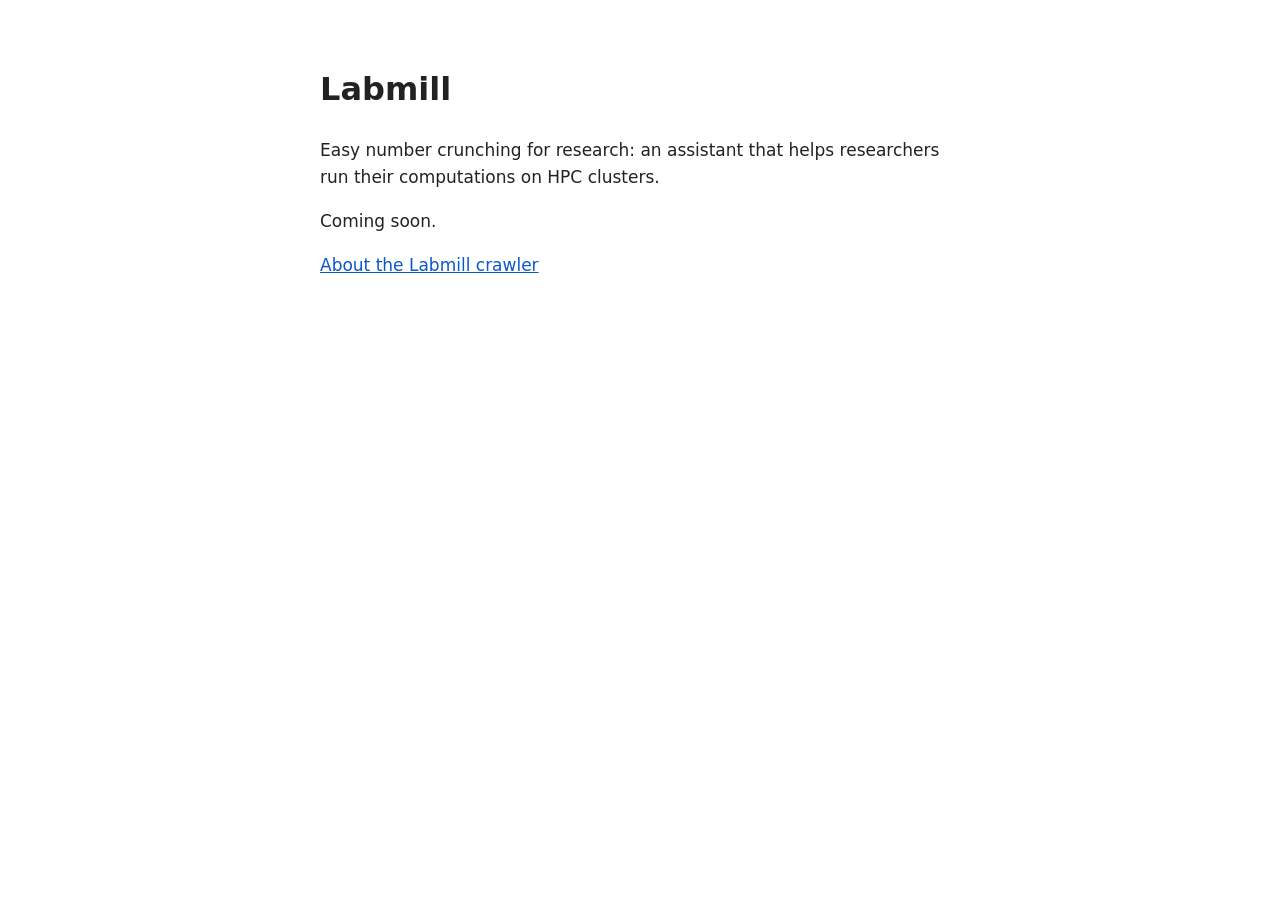
==== index.html @ 0d6798f3 "Labmill website: the pages that are live on labmill.org Co-Authored-By: Claude Opus 5.5 (1M context)" ====
<!doctype html><html lang="en"><head><meta charset="utf-8"><meta name="viewport" content="width=device-width,initial-scale=1">
<title>Labmill</title><style>body{font:17px/1.6 system-ui,sans-serif;max-width:40rem;margin:4rem auto;padding:0 1rem;color:#222}h1{font-size:2rem}a{color:#0a58ca}</style></head>
<body><h1>Labmill</h1><p>Easy number crunching for research: an assistant that helps researchers run their computations on HPC clusters.</p>
<p>Coming soon.</p><p><a href="/bot/">About the Labmill crawler</a></p></body></html>
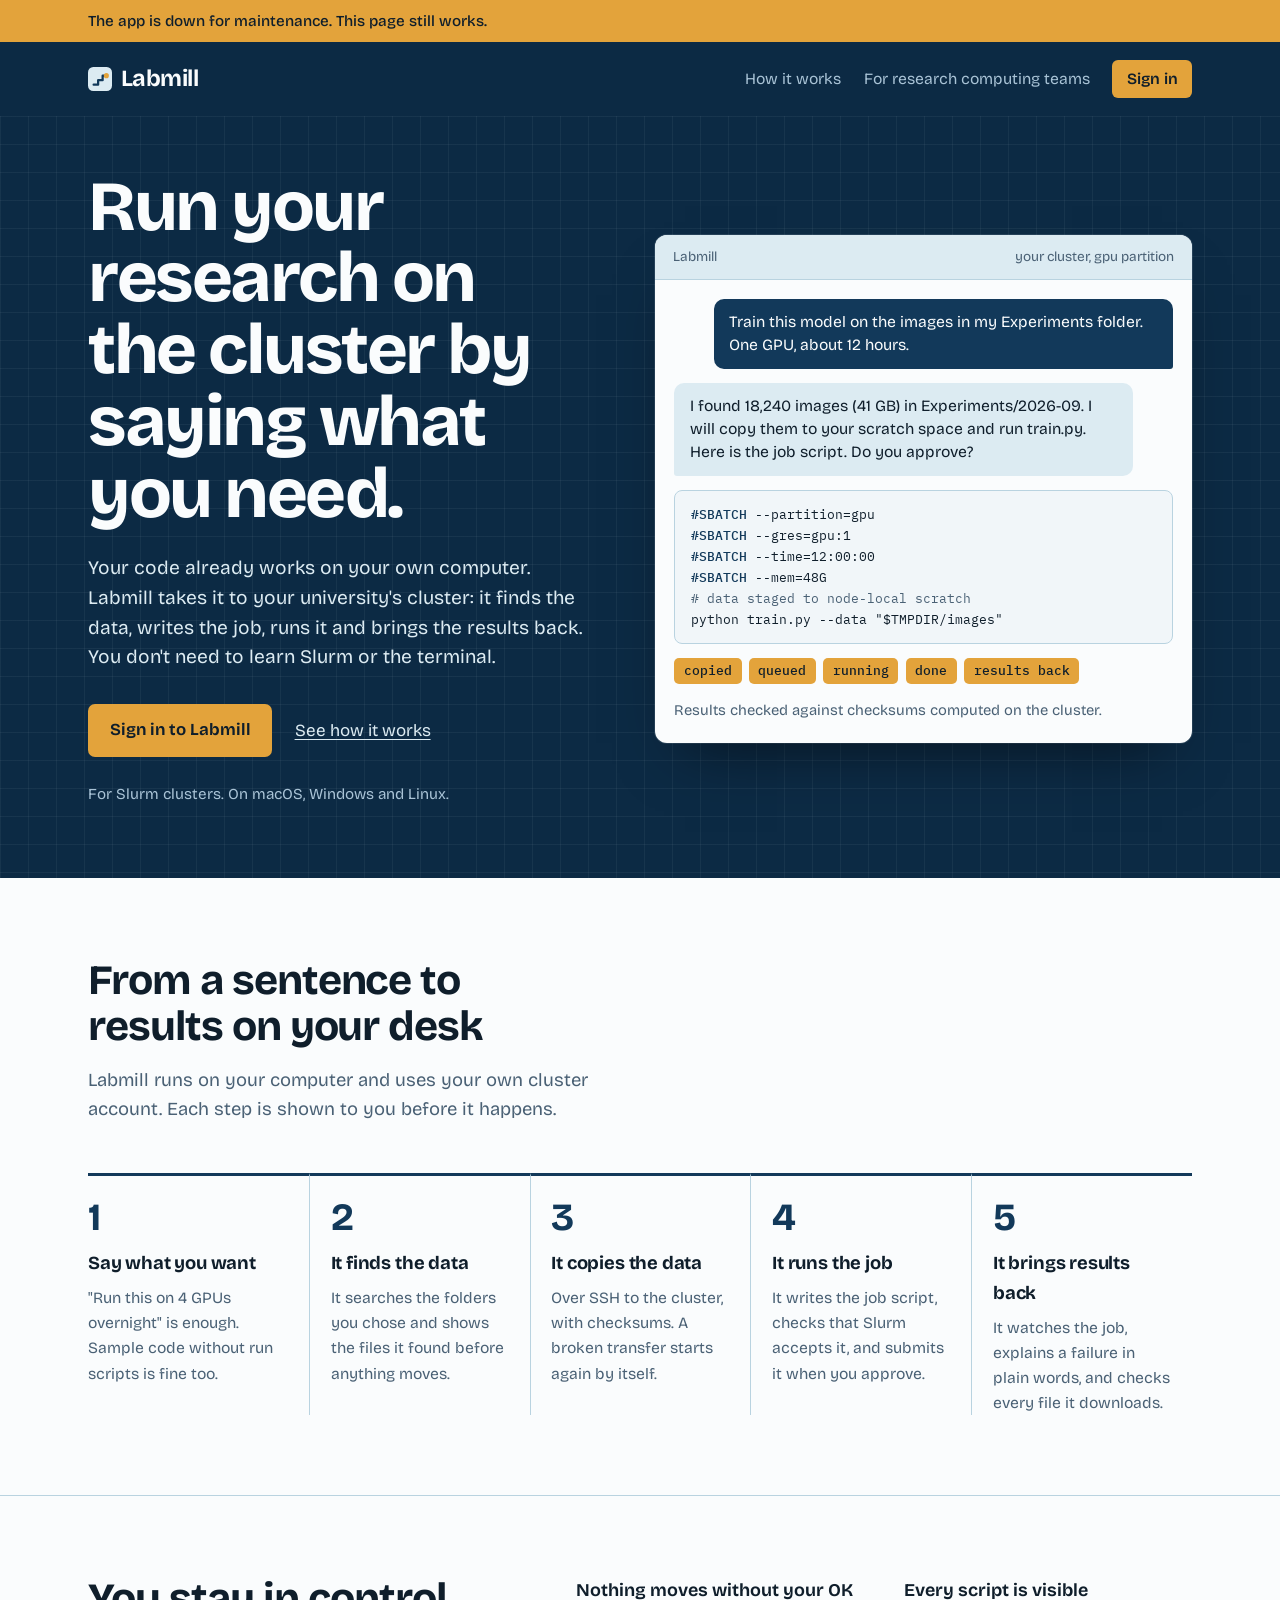
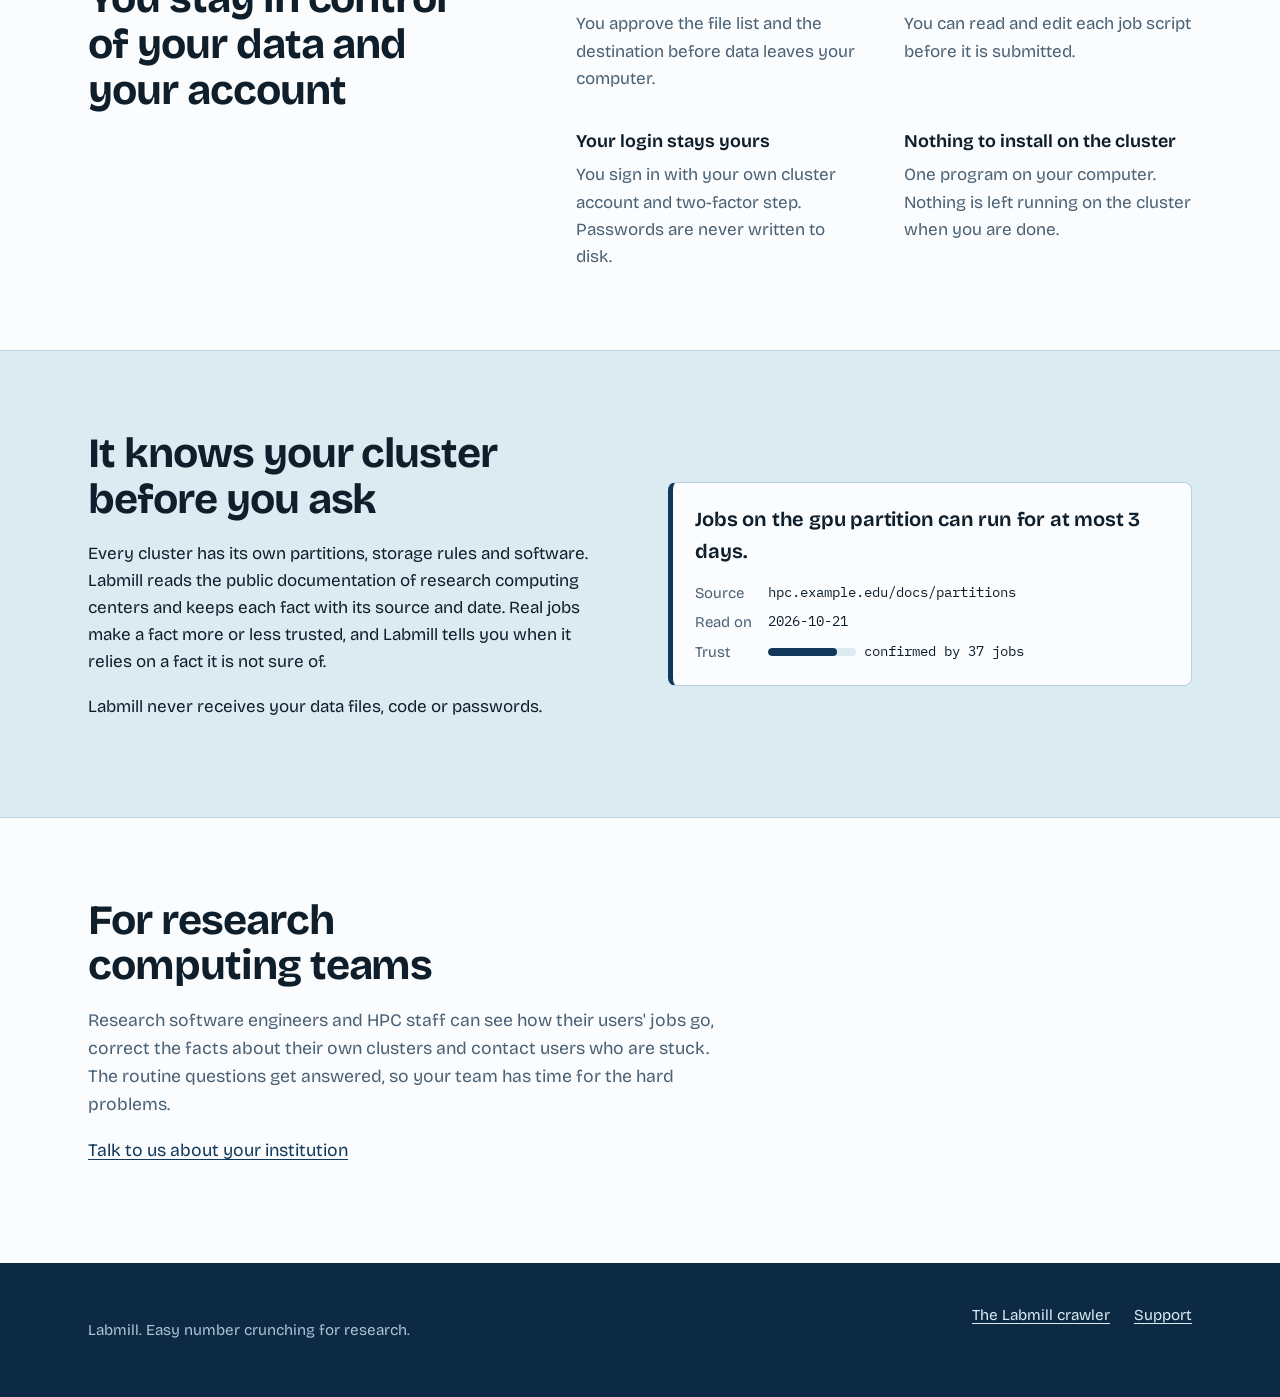
==== commit 2a121ffd: "Website redesign: cyanotype look, self-hosted fonts, how it works, app status line Co-Authored-By: C" ====
--- a/index.html
+++ b/index.html
@@ -1,4 +1,136 @@
-<!doctype html><html lang="en"><head><meta charset="utf-8"><meta name="viewport" content="width=device-width,initial-scale=1">
-<title>Labmill</title><style>body{font:17px/1.6 system-ui,sans-serif;max-width:40rem;margin:4rem auto;padding:0 1rem;color:#222}h1{font-size:2rem}a{color:#0a58ca}</style></head>
-<body><h1>Labmill</h1><p>Easy number crunching for research: an assistant that helps researchers run their computations on HPC clusters.</p>
-<p>Coming soon.</p><p><a href="/bot/">About the Labmill crawler</a></p></body></html>
+<!doctype html>
+<html lang="en">
+<head>
+<meta charset="utf-8">
+<meta name="viewport" content="width=device-width,initial-scale=1">
+<title>Labmill: run your research on the cluster by saying what you need</title>
+<meta name="description" content="Labmill is an assistant for researchers. Tell it in plain language what you want to compute. It finds your data, writes the Slurm job, runs it on your cluster and brings the results back.">
+<meta name="theme-color" content="#0c2a44">
+<link rel="icon" href="assets/mark.svg" type="image/svg+xml">
+<link rel="preload" href="assets/fonts/bricolage-grotesque-latin-wght-normal.woff2" as="font" type="font/woff2" crossorigin>
+<link rel="stylesheet" href="assets/site.css">
+</head>
+<body>
+<a class="skip" href="#main">Skip to content</a>
+
+<div class="status" id="status" role="status"><div class="wrap"><p>The app is down for maintenance. This page still works.</p></div></div>
+
+<header class="top">
+  <div class="wrap">
+    <a class="mark" href="/"><svg viewBox="0 0 32 32" aria-hidden="true"><rect width="32" height="32" rx="7" fill="#dcebf2"/><path d="M7.5 23.5h6v-6h6v-6h3" fill="none" stroke="#12395a" stroke-width="3" stroke-linecap="round" stroke-linejoin="round"/><circle cx="24.5" cy="11.5" r="3.4" fill="#e3a33b"/></svg>Labmill</a>
+    <nav aria-label="Main">
+      <a href="#how">How it works</a>
+      <a href="#teams">For research computing teams</a>
+      <a class="signin" href="https://app.labmill.org/">Sign in</a>
+    </nav>
+  </div>
+</header>
+
+<main id="main">
+  <div class="hero">
+    <div class="wrap">
+      <div>
+        <h1>Run your research on the cluster by saying what you need.</h1>
+        <p class="lede">Your code already works on your own computer. Labmill takes it to your university's cluster: it finds the data, writes the job, runs it and brings the results back. You don't need to learn Slurm or the terminal.</p>
+        <div class="actions">
+          <a class="btn" href="https://app.labmill.org/">Sign in to Labmill</a>
+          <a class="quiet" href="#how">See how it works</a>
+        </div>
+        <p class="slurm">For Slurm clusters. On macOS, Windows and Linux.</p>
+      </div>
+
+      <figure class="run" aria-label="Example of a Labmill session">
+        <figcaption><span>Labmill</span><span>your cluster, gpu partition</span></figcaption>
+        <div class="body">
+          <p class="say you">Train this model on the images in my Experiments folder. One GPU, about 12 hours.</p>
+          <p class="say lm">I found 18,240 images (41 GB) in Experiments/2026-09. I will copy them to your scratch space and run train.py. Here is the job script. Do you approve?</p>
+<pre class="script"><span class="k">#SBATCH</span> --partition=gpu
+<span class="k">#SBATCH</span> --gres=gpu:1
+<span class="k">#SBATCH</span> --time=12:00:00
+<span class="k">#SBATCH</span> --mem=48G
+<span class="c"># data staged to node-local scratch</span>
+python train.py --data "$TMPDIR/images"</pre>
+          <ul class="states" aria-label="Job progress">
+            <li class="done">copied</li><li class="done">queued</li><li class="done">running</li><li class="done">done</li><li class="done">results back</li>
+          </ul>
+          <p class="check">Results checked against checksums computed on the cluster.</p>
+        </div>
+      </figure>
+    </div>
+  </div>
+
+  <section id="how">
+    <div class="wrap">
+      <h2>From a sentence to results on your desk</h2>
+      <p class="intro">Labmill runs on your computer and uses your own cluster account. Each step is shown to you before it happens.</p>
+      <ol class="steps">
+        <li><h3>Say what you want</h3><p>"Run this on 4 GPUs overnight" is enough. Sample code without run scripts is fine too.</p></li>
+        <li><h3>It finds the data</h3><p>It searches the folders you chose and shows the files it found before anything moves.</p></li>
+        <li><h3>It copies the data</h3><p>Over SSH to the cluster, with checksums. A broken transfer starts again by itself.</p></li>
+        <li><h3>It runs the job</h3><p>It writes the job script, checks that Slurm accepts it, and submits it when you approve.</p></li>
+        <li><h3>It brings results back</h3><p>It watches the job, explains a failure in plain words, and checks every file it downloads.</p></li>
+      </ol>
+    </div>
+  </section>
+
+  <section>
+    <div class="wrap control">
+      <h2>You stay in control of your data and your account</h2>
+      <dl>
+        <div><dt>Nothing moves without your OK</dt><dd>You approve the file list and the destination before data leaves your computer.</dd></div>
+        <div><dt>Every script is visible</dt><dd>You can read and edit each job script before it is submitted.</dd></div>
+        <div><dt>Your login stays yours</dt><dd>You sign in with your own cluster account and two-factor step. Passwords are never written to disk.</dd></div>
+        <div><dt>Nothing to install on the cluster</dt><dd>One program on your computer. Nothing is left running on the cluster when you are done.</dd></div>
+      </dl>
+    </div>
+  </section>
+
+  <section class="knows">
+    <div class="wrap">
+      <div>
+        <h2>It knows your cluster before you ask</h2>
+        <p>Every cluster has its own partitions, storage rules and software. Labmill reads the public documentation of research computing centers and keeps each fact with its source and date. Real jobs make a fact more or less trusted, and Labmill tells you when it relies on a fact it is not sure of.</p>
+        <p>Labmill never receives your data files, code or passwords.</p>
+      </div>
+      <div class="fact">
+        <p class="what">Jobs on the gpu partition can run for at most 3 days.</p>
+        <dl>
+          <dt>Source</dt><dd>hpc.example.edu/docs/partitions</dd>
+          <dt>Read on</dt><dd>2026-10-21</dd>
+          <dt>Trust</dt><dd><span class="meter" aria-hidden="true"></span>confirmed by 37 jobs</dd>
+        </dl>
+      </div>
+    </div>
+  </section>
+
+  <section class="teams" id="teams">
+    <div class="wrap">
+      <h2>For research computing teams</h2>
+      <p>Research software engineers and HPC staff can see how their users' jobs go, correct the facts about their own clusters and contact users who are stuck. The routine questions get answered, so your team has time for the hard problems.</p>
+      <p><a href="mailto:labmill.support@gmail.com">Talk to us about your institution</a></p>
+    </div>
+  </section>
+</main>
+
+<footer>
+  <div class="wrap">
+    <p>Labmill. Easy number crunching for research.</p>
+    <ul>
+      <li><a href="/bot/">The Labmill crawler</a></li>
+      <li><a href="mailto:labmill.support@gmail.com">Support</a></li>
+    </ul>
+  </div>
+</footer>
+
+<script>
+// Show the status line when the app does not answer. no-cors: any HTTP answer counts as up; only a network error or timeout counts as down.
+(function () {
+  var ctl = new AbortController();
+  var t = setTimeout(function () { ctl.abort(); }, 4000);
+  fetch("https://app.labmill.org/api/auth/providers", { mode: "no-cors", cache: "no-store", signal: ctl.signal })
+    .catch(function () { document.getElementById("status").classList.add("down"); })
+    .finally(function () { clearTimeout(t); });
+})();
+</script>
+</body>
+</html>
--- a/assets/site.css
+++ b/assets/site.css
@@ -0,0 +1,194 @@
+/* Labmill website. Cyanotype palette: the blue of lab blueprint prints. */
+@font-face {
+  font-family: "Bricolage Grotesque";
+  src: url("fonts/bricolage-grotesque-latin-wght-normal.woff2") format("woff2");
+  font-weight: 200 800;
+  font-display: swap;
+}
+@font-face {
+  font-family: "IBM Plex Mono";
+  src: url("fonts/ibm-plex-mono-latin-400-normal.woff2") format("woff2");
+  font-weight: 400;
+  font-display: swap;
+}
+@font-face {
+  font-family: "IBM Plex Mono";
+  src: url("fonts/ibm-plex-mono-latin-500-normal.woff2") format("woff2");
+  font-weight: 500;
+  font-display: swap;
+}
+
+:root {
+  --prussian: #12395a;
+  --prussian-deep: #0c2a44;
+  --cyan: #dcebf2;
+  --cyan-line: #b9d3e0;
+  --paper: #fafcfd;
+  --ink: #0f1e2b;
+  --muted: #4a6175;
+  --on-dark-muted: #a9c3d6;
+  --amber: #e3a33b;
+  --amber-hover: #f0b65a;
+  --sans: "Bricolage Grotesque", ui-sans-serif, system-ui, sans-serif;
+  --mono: "IBM Plex Mono", ui-monospace, "SFMono-Regular", Menlo, monospace;
+  --measure: 34rem;
+  --wide: 72rem;
+}
+
+* { box-sizing: border-box; }
+html { -webkit-text-size-adjust: 100%; }
+body {
+  margin: 0;
+  background: var(--paper);
+  color: var(--ink);
+  font: 400 1.0625rem/1.6 var(--sans);
+  font-optical-sizing: auto;
+}
+a { color: var(--prussian); text-underline-offset: .18em; text-decoration-thickness: .06em; }
+a:hover { text-decoration-thickness: .12em; }
+:focus-visible { outline: 3px solid var(--amber); outline-offset: 3px; border-radius: 2px; }
+.skip { position: absolute; left: -999px; }
+.skip:focus { left: 1rem; top: 1rem; background: var(--paper); padding: .5rem .75rem; z-index: 10; }
+
+.wrap { max-width: var(--wide); margin: 0 auto; padding: 0 1.5rem; }
+
+/* Status line: shown only when the app does not answer. */
+.status { display: none; background: var(--amber); color: var(--ink); font-weight: 500; }
+.status.down { display: block; }
+.status p { margin: 0; padding: .55rem 0; font-size: .95rem; }
+
+/* Header */
+.top { background: var(--prussian-deep); color: var(--paper); }
+.top .wrap { display: flex; align-items: center; justify-content: space-between; gap: 1rem; padding-top: 1.1rem; padding-bottom: 1.1rem; }
+.mark { color: var(--paper); text-decoration: none; font-weight: 700; font-size: 1.45rem; letter-spacing: -.02em; display: inline-flex; align-items: center; gap: .55rem; }
+.mark svg { width: 1.5rem; height: 1.5rem; }
+.top nav { display: flex; align-items: center; gap: 1.4rem; font-size: .98rem; }
+.top nav a { color: var(--on-dark-muted); text-decoration: none; }
+.top nav a:hover { color: var(--paper); }
+.top nav a.signin { color: var(--ink); background: var(--amber); padding: .42rem .9rem; border-radius: 6px; font-weight: 600; }
+.top nav a.signin:hover { background: var(--amber-hover); color: var(--ink); }
+
+/* Hero: graph paper in cyanotype */
+.hero {
+  background-color: var(--prussian-deep);
+  background-image:
+    linear-gradient(rgba(220,235,242,.055) 1px, transparent 1px),
+    linear-gradient(90deg, rgba(220,235,242,.055) 1px, transparent 1px);
+  background-size: 28px 28px;
+  color: var(--paper);
+  padding: 3.5rem 0 4.5rem;
+}
+.hero .wrap { display: grid; grid-template-columns: minmax(0, 1fr) minmax(0, 1.05fr); gap: 3.5rem; align-items: center; }
+.hero h1 {
+  font-size: clamp(2.5rem, 5.6vw, 4.4rem);
+  line-height: 1.02;
+  letter-spacing: -.035em;
+  font-weight: 750;
+  font-variation-settings: "opsz" 96;
+  margin: 0 0 1.4rem;
+  max-width: 12ch;
+  text-wrap: balance;
+}
+.hero .lede { font-size: 1.2rem; line-height: 1.55; color: var(--cyan); max-width: var(--measure); margin: 0 0 2rem; }
+.actions { display: flex; flex-wrap: wrap; gap: .9rem 1.4rem; align-items: center; }
+.btn { display: inline-block; background: var(--amber); color: var(--ink); text-decoration: none; font-weight: 650; padding: .8rem 1.35rem; border-radius: 7px; font-size: 1.05rem; }
+.btn:hover { background: var(--amber-hover); }
+.actions .quiet { color: var(--cyan); }
+.actions .quiet:hover { color: var(--paper); }
+.slurm { margin: 1.6rem 0 0; color: var(--on-dark-muted); font-size: .95rem; }
+
+/* The transcript: request, script, job states */
+.run {
+  margin: 0;
+  background: var(--paper);
+  color: var(--ink);
+  border-radius: 12px;
+  box-shadow: 0 30px 60px -30px rgba(0,0,0,.6), 0 0 0 1px rgba(220,235,242,.12);
+  overflow: hidden;
+}
+.run figcaption { display: flex; justify-content: space-between; padding: .7rem 1.1rem; background: var(--cyan); color: var(--muted); font-size: .85rem; border-bottom: 1px solid var(--cyan-line); }
+.run .body { padding: 1.2rem 1.2rem 1.3rem; display: grid; gap: .9rem; }
+.say { margin: 0; padding: .75rem .95rem; border-radius: 10px; max-width: 92%; font-size: .98rem; line-height: 1.45; }
+.say.you { background: var(--prussian); color: var(--paper); justify-self: end; border-bottom-right-radius: 3px; }
+.say.lm { background: var(--cyan); color: var(--ink); border-bottom-left-radius: 3px; }
+.script { margin: 0; background: #f1f6f9; border: 1px solid var(--cyan-line); border-radius: 8px; padding: .8rem .95rem; font: 400 .82rem/1.6 var(--mono); color: var(--ink); overflow-x: auto; }
+.script .c { color: var(--muted); }
+.script .k { color: var(--prussian); font-weight: 500; }
+.states { display: flex; gap: .45rem; flex-wrap: wrap; margin: 0; padding: 0; list-style: none; font: 500 .8rem/1 var(--mono); }
+.states li { padding: .42rem .6rem; border-radius: 5px; background: var(--cyan); color: var(--muted); }
+.states li.done { background: var(--amber); color: var(--ink); }
+.check { margin: 0; font-size: .92rem; color: var(--muted); }
+
+/* One orchestrated reveal on load; nothing else moves. */
+@media (prefers-reduced-motion: no-preference) {
+  .run .body > * { opacity: 0; transform: translateY(6px); animation: appear .45s ease-out forwards; }
+  .run .body > :nth-child(1) { animation-delay: .25s; }
+  .run .body > :nth-child(2) { animation-delay: 1.0s; }
+  .run .body > :nth-child(3) { animation-delay: 1.7s; }
+  .run .body > :nth-child(4) { animation-delay: 2.5s; }
+  .run .body > :nth-child(5) { animation-delay: 3.2s; }
+  @keyframes appear { to { opacity: 1; transform: none; } }
+}
+
+/* Sections */
+section { padding: 5rem 0; }
+section + section { border-top: 1px solid var(--cyan-line); }
+h2 { font-size: clamp(1.9rem, 3.4vw, 2.6rem); line-height: 1.1; letter-spacing: -.025em; font-weight: 720; margin: 0 0 1rem; max-width: 20ch; text-wrap: balance; }
+.intro { color: var(--muted); font-size: 1.15rem; max-width: var(--measure); margin: 0 0 3rem; }
+
+/* The five steps are a real sequence, so they are numbered. */
+.steps { list-style: none; margin: 0; padding: 0; display: grid; grid-template-columns: repeat(5, minmax(0, 1fr)); gap: 0; counter-reset: step; }
+.steps li { counter-increment: step; padding: 1.4rem 1.3rem 0 0; border-top: 3px solid var(--prussian); position: relative; }
+.steps li + li { padding-left: 1.3rem; border-left: 1px solid var(--cyan-line); }
+.steps li::before { content: counter(step); display: block; font: 700 2.4rem/1 var(--sans); color: var(--prussian); margin-bottom: .8rem; font-variation-settings: "opsz" 96; }
+.steps h3 { font-size: 1.15rem; margin: 0 0 .4rem; letter-spacing: -.01em; }
+.steps p { margin: 0; color: var(--muted); font-size: .98rem; }
+
+.control { display: grid; grid-template-columns: minmax(0, 1fr) minmax(0, 1.4fr); gap: 3rem; align-items: start; }
+.control dl { margin: 0; display: grid; grid-template-columns: minmax(0, 1fr) minmax(0, 1fr); gap: 2.2rem 2.5rem; }
+.control dt { font-weight: 650; font-size: 1.12rem; margin-bottom: .35rem; }
+.control dd { margin: 0; color: var(--muted); }
+
+.knows { background: var(--cyan); }
+.knows .wrap { display: grid; grid-template-columns: minmax(0, 1fr) minmax(0, 1fr); gap: 3.5rem; align-items: center; }
+.knows p { max-width: var(--measure); }
+.fact { background: var(--paper); border: 1px solid var(--cyan-line); border-left: 5px solid var(--prussian); border-radius: 8px; padding: 1.3rem 1.4rem; }
+.fact .what { font-size: 1.25rem; font-weight: 650; margin: 0 0 .9rem; letter-spacing: -.01em; }
+.fact dl { margin: 0; display: grid; grid-template-columns: auto 1fr; gap: .35rem 1rem; font-size: .93rem; }
+.fact dt { color: var(--muted); }
+.fact dd { margin: 0; font-family: var(--mono); font-size: .85rem; overflow-wrap: anywhere; }
+.meter { display: inline-block; vertical-align: middle; width: 5.5rem; height: .45rem; background: var(--cyan); border-radius: 99px; margin-right: .5rem; position: relative; overflow: hidden; }
+.meter::after { content: ""; position: absolute; inset: 0 22% 0 0; background: var(--prussian); border-radius: 99px; }
+
+.teams p { color: var(--muted); font-size: 1.1rem; max-width: 40rem; }
+
+/* Footer */
+footer { background: var(--prussian-deep); color: var(--on-dark-muted); padding: 2.5rem 0; font-size: .95rem; }
+footer .wrap { display: flex; flex-wrap: wrap; justify-content: space-between; gap: 1rem 2rem; }
+footer a { color: var(--cyan); }
+footer ul { list-style: none; display: flex; flex-wrap: wrap; gap: .5rem 1.5rem; margin: 0; padding: 0; }
+
+/* Plain text pages (the crawler page, later privacy and terms) */
+.page { padding: 3.5rem 0 5rem; }
+.page .wrap { max-width: 44rem; }
+.page h1 { font-size: clamp(2.2rem, 5vw, 3.2rem); line-height: 1.05; letter-spacing: -.03em; font-weight: 750; margin: 0 0 1.2rem; }
+.page h2 { font-size: 1.5rem; margin: 2.6rem 0 .6rem; }
+.page p, .page li { max-width: var(--measure); }
+.page code { font: .9em var(--mono); background: var(--cyan); padding: .08em .35em; border-radius: 4px; }
+.page pre { font: .92rem/1.6 var(--mono); background: var(--cyan); border-left: 4px solid var(--prussian); padding: .9rem 1.1rem; border-radius: 6px; overflow-x: auto; }
+
+/* Narrow screens */
+@media (max-width: 960px) {
+  .hero .wrap, .control, .knows .wrap { grid-template-columns: minmax(0, 1fr); gap: 2.5rem; }
+  .steps { grid-template-columns: minmax(0, 1fr); }
+  .steps li, .steps li + li { padding: 1.1rem 0 1.4rem 3.6rem; border-left: 0; border-top: 1px solid var(--cyan-line); }
+  .steps li:first-child { border-top: 3px solid var(--prussian); }
+  .steps li::before { position: absolute; left: 0; top: 1.1rem; font-size: 2rem; }
+}
+@media (max-width: 640px) {
+  .wrap { padding: 0 1rem; }
+  .top nav a:not(.signin) { display: none; }
+  .control dl { grid-template-columns: minmax(0, 1fr); }
+  section { padding: 3.5rem 0; }
+  .hero { padding: 2.5rem 0 3.5rem; }
+}
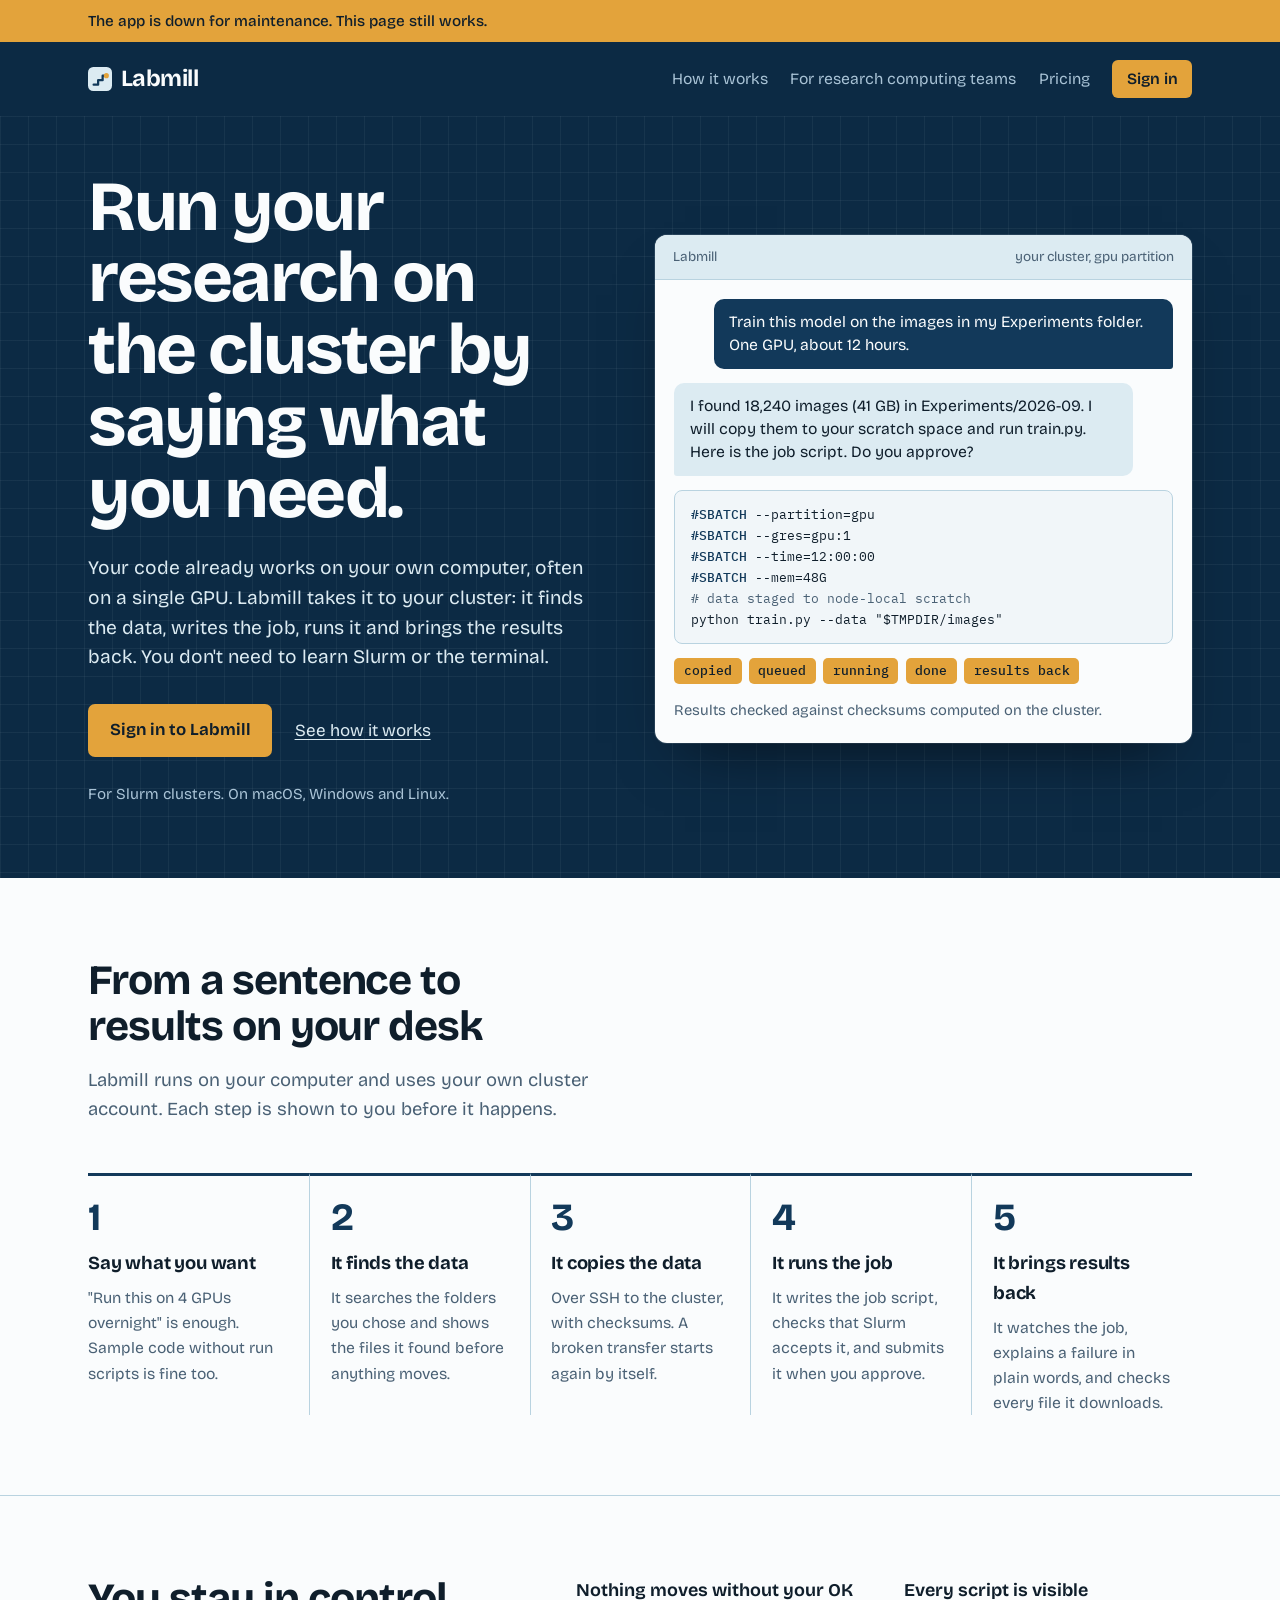
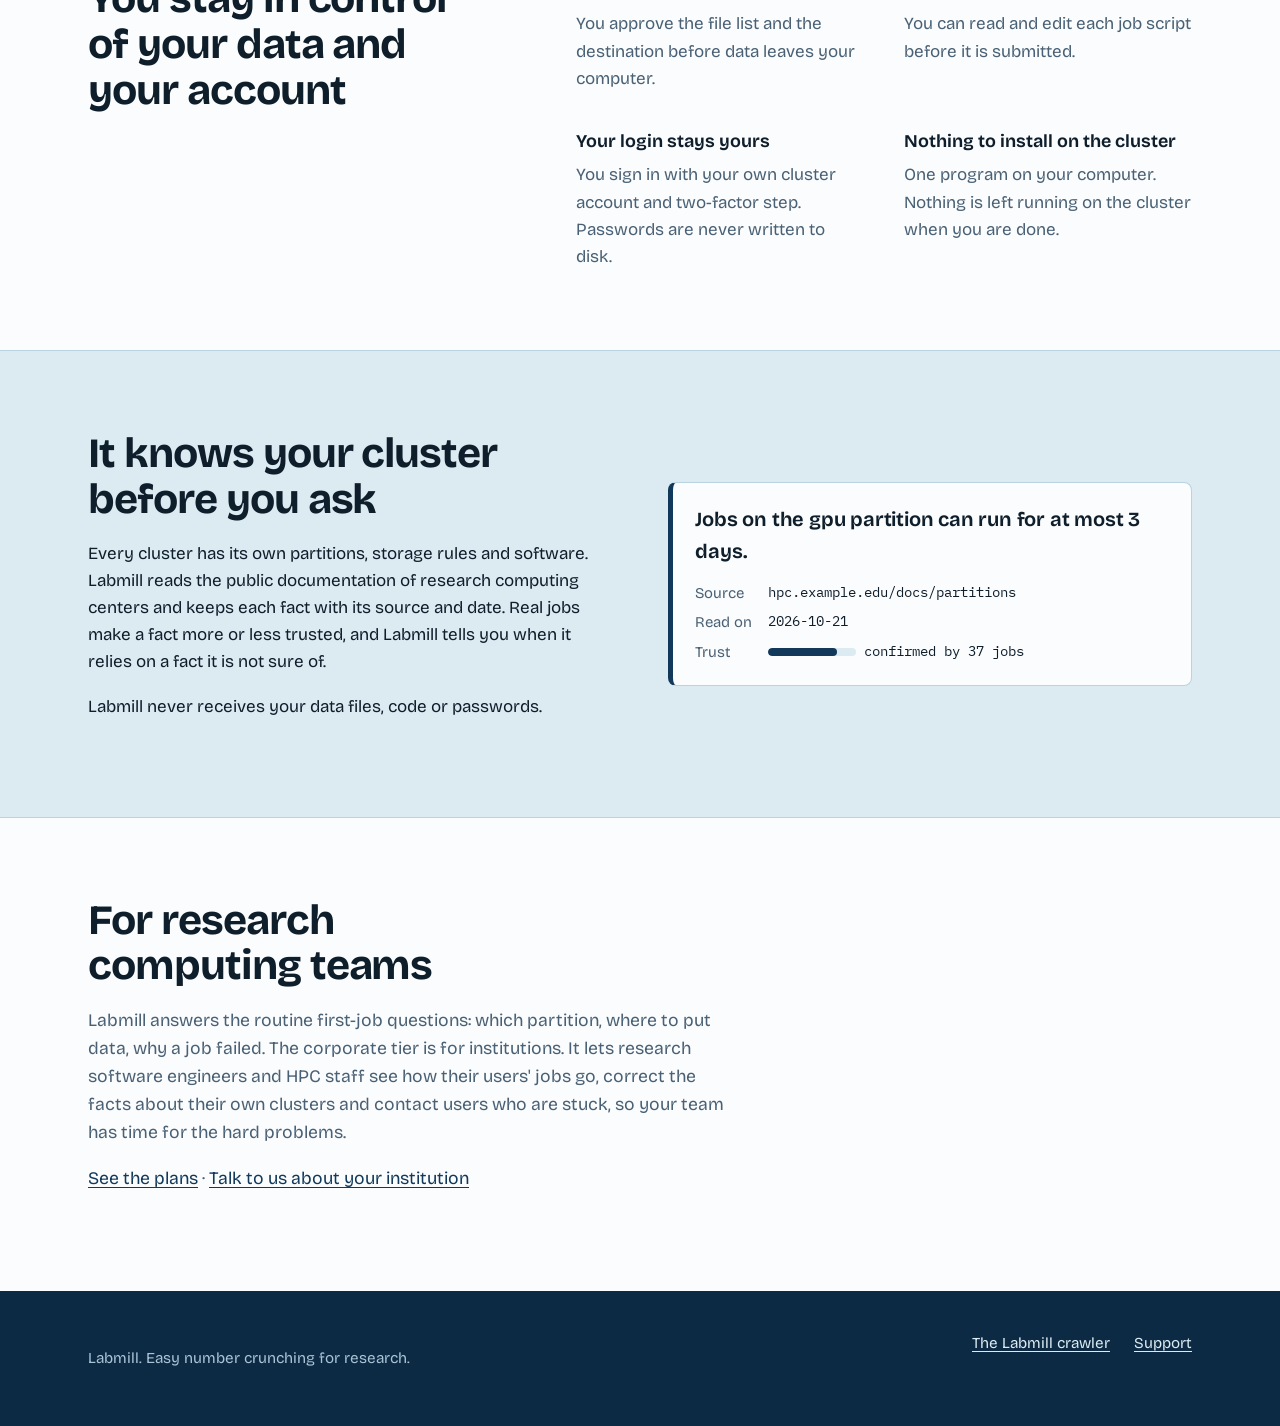
==== commit 8c07df79: "Launch copy: Pricing page with owner placeholders, Pricing nav link, home text edits Co-Authored-By:" ====
--- a/index.html
+++ b/index.html
@@ -21,6 +21,7 @@
     <nav aria-label="Main">
       <a href="#how">How it works</a>
       <a href="#teams">For research computing teams</a>
+      <a href="/pricing/">Pricing</a>
       <a class="signin" href="https://app.labmill.org/">Sign in</a>
     </nav>
   </div>
@@ -31,7 +32,7 @@
     <div class="wrap">
       <div>
         <h1>Run your research on the cluster by saying what you need.</h1>
-        <p class="lede">Your code already works on your own computer. Labmill takes it to your university's cluster: it finds the data, writes the job, runs it and brings the results back. You don't need to learn Slurm or the terminal.</p>
+        <p class="lede">Your code already works on your own computer, often on a single GPU. Labmill takes it to your cluster: it finds the data, writes the job, runs it and brings the results back. You don't need to learn Slurm or the terminal.</p>
         <div class="actions">
           <a class="btn" href="https://app.labmill.org/">Sign in to Labmill</a>
           <a class="quiet" href="#how">See how it works</a>
@@ -106,8 +107,8 @@
   <section class="teams" id="teams">
     <div class="wrap">
       <h2>For research computing teams</h2>
-      <p>Research software engineers and HPC staff can see how their users' jobs go, correct the facts about their own clusters and contact users who are stuck. The routine questions get answered, so your team has time for the hard problems.</p>
-      <p><a href="mailto:labmill.support@gmail.com">Talk to us about your institution</a></p>
+      <p>Labmill answers the routine first-job questions: which partition, where to put data, why a job failed. The corporate tier is for institutions. It lets research software engineers and HPC staff see how their users' jobs go, correct the facts about their own clusters and contact users who are stuck, so your team has time for the hard problems.</p>
+      <p><a href="/pricing/">See the plans</a> &middot; <a href="mailto:help@labmill.org">Talk to us about your institution</a></p>
     </div>
   </section>
 </main>
@@ -117,7 +118,7 @@
     <p>Labmill. Easy number crunching for research.</p>
     <ul>
       <li><a href="/bot/">The Labmill crawler</a></li>
-      <li><a href="mailto:labmill.support@gmail.com">Support</a></li>
+      <li><a href="mailto:help@labmill.org">Support</a></li>
     </ul>
   </div>
 </footer>
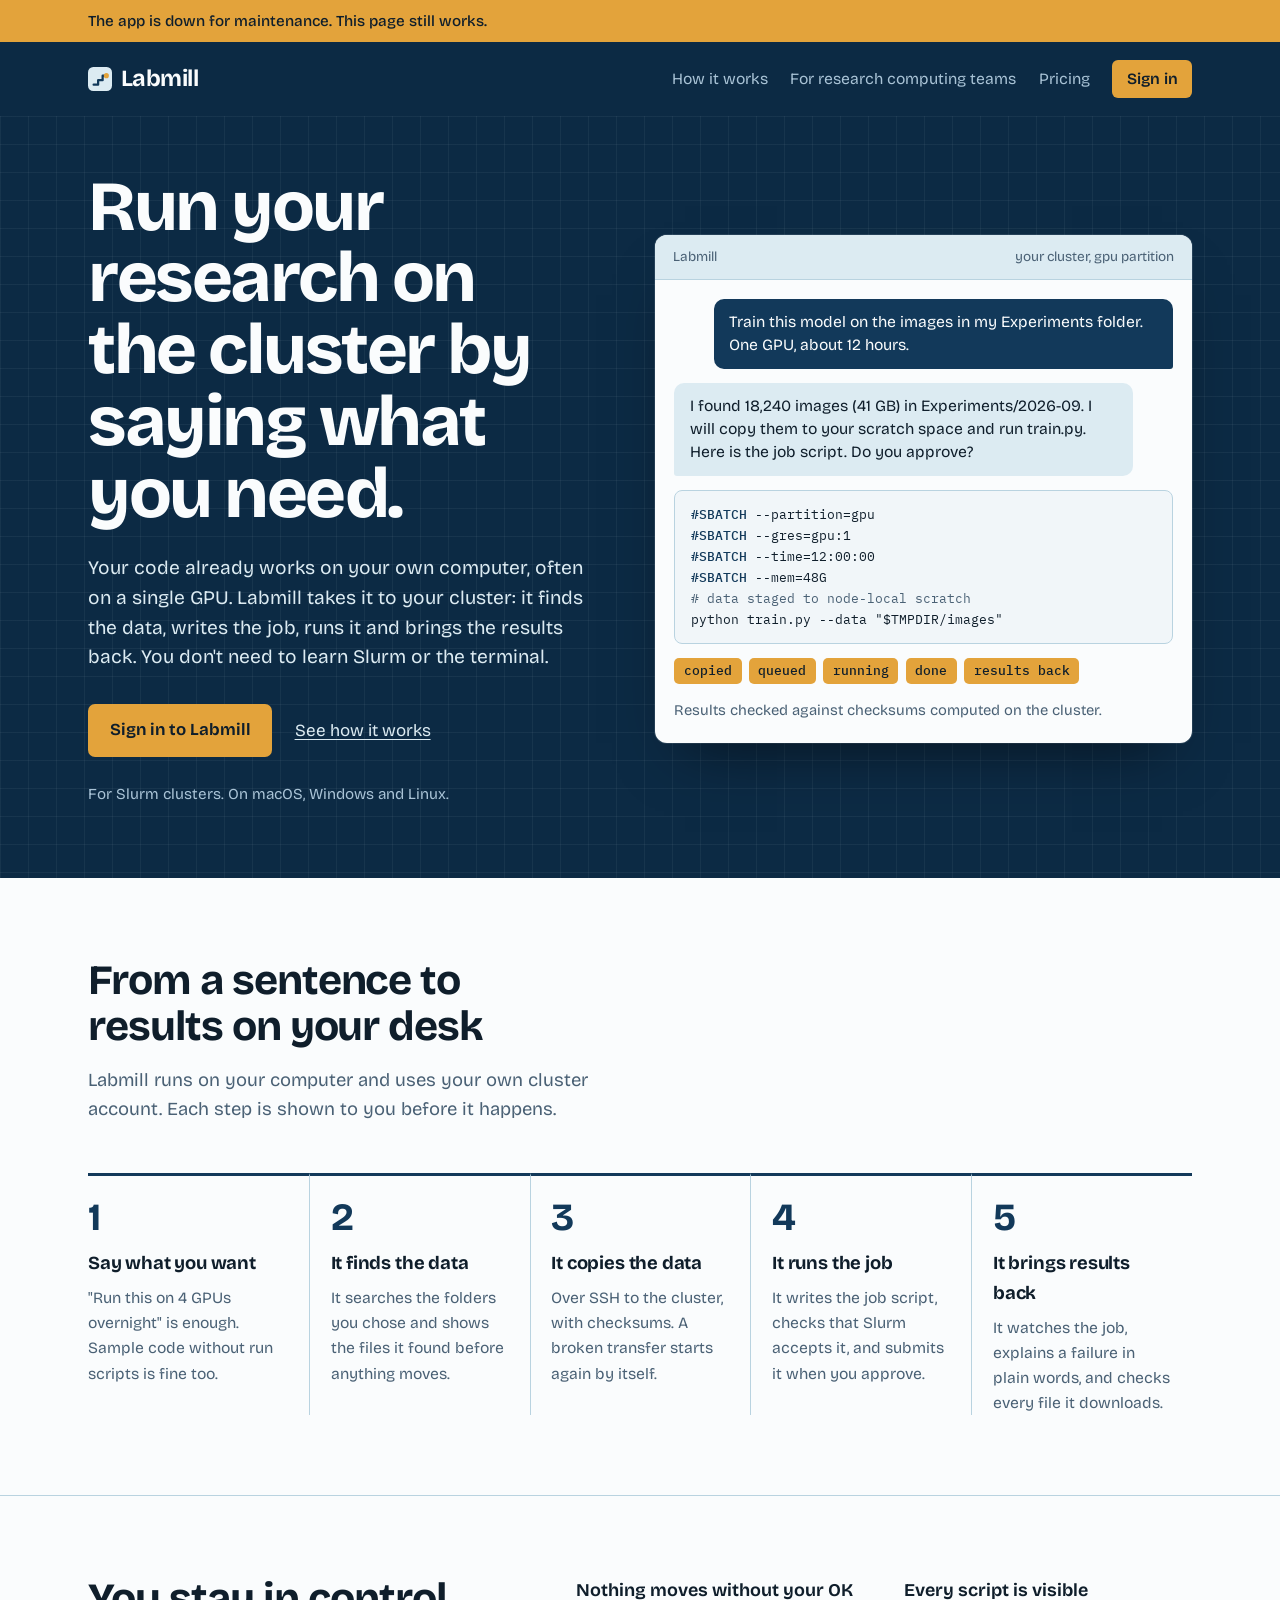
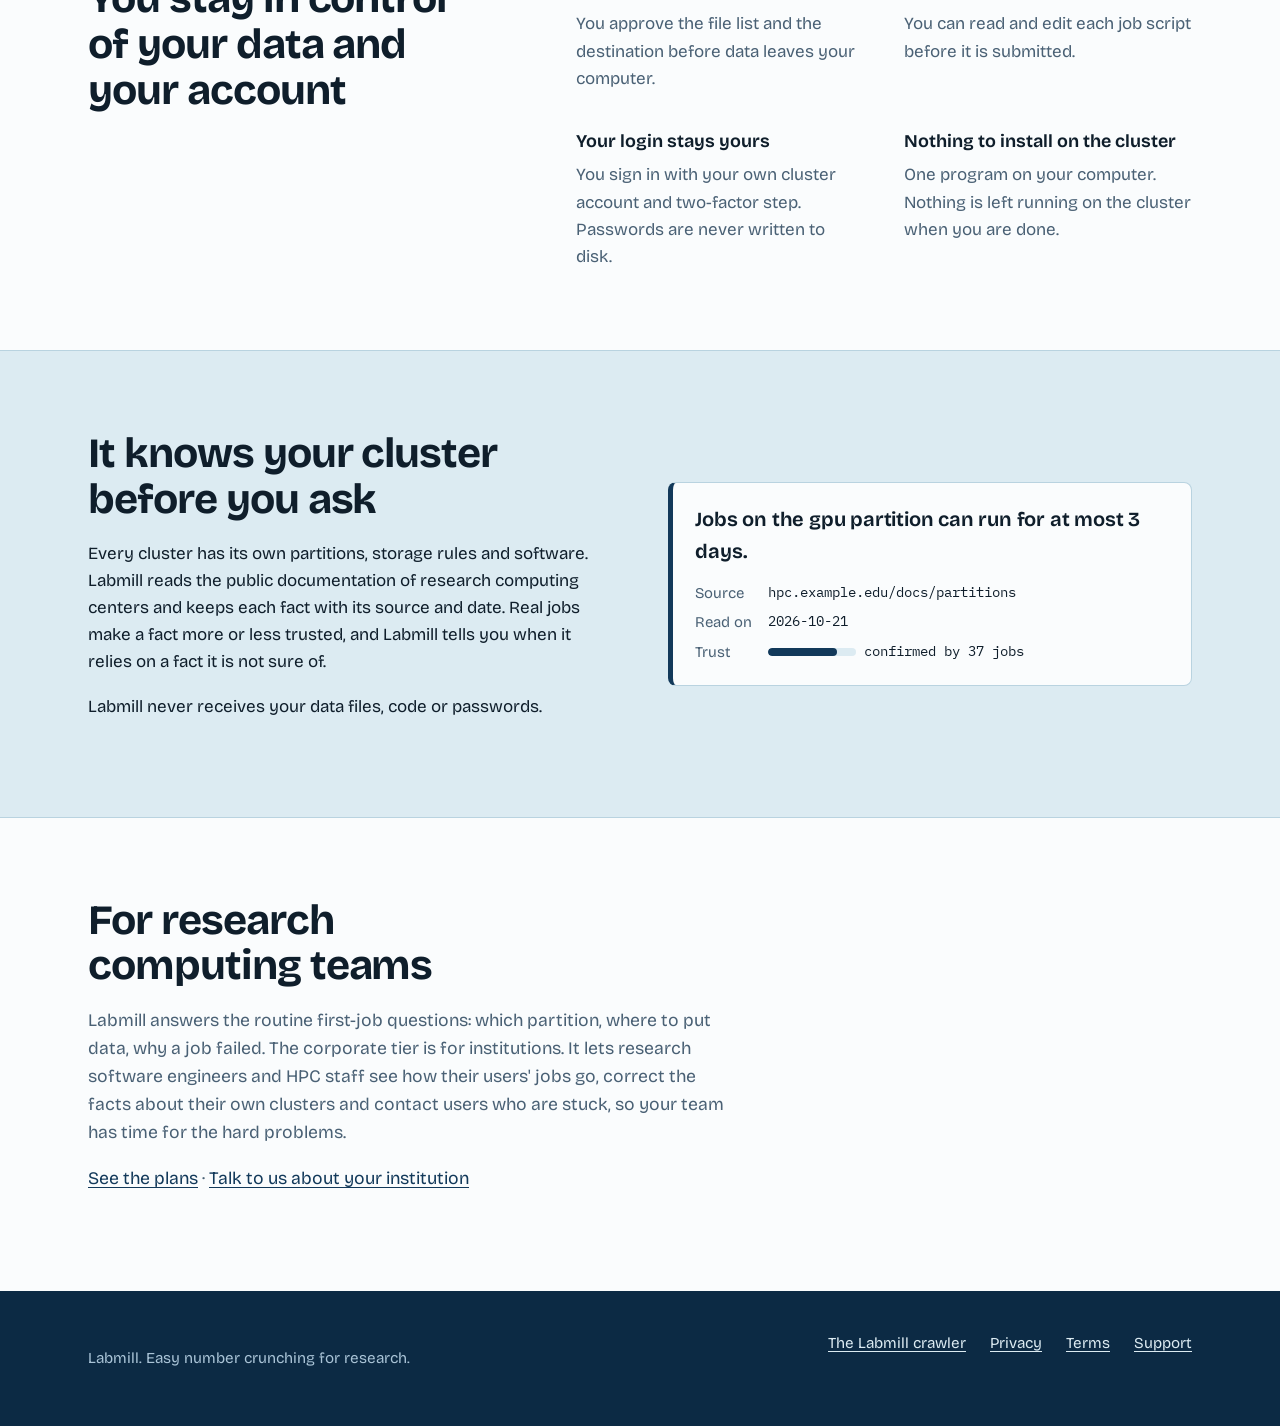
==== commit 200c1bb7: "Draft privacy policy and terms pages; footer links Co-Authored-By: Claude Sonnet 5.5 <noreply@anthro" ====
--- a/index.html
+++ b/index.html
@@ -118,6 +118,8 @@
     <p>Labmill. Easy number crunching for research.</p>
     <ul>
       <li><a href="/bot/">The Labmill crawler</a></li>
+      <li><a href="/privacy/">Privacy</a></li>
+      <li><a href="/terms/">Terms</a></li>
       <li><a href="mailto:help@labmill.org">Support</a></li>
     </ul>
   </div>
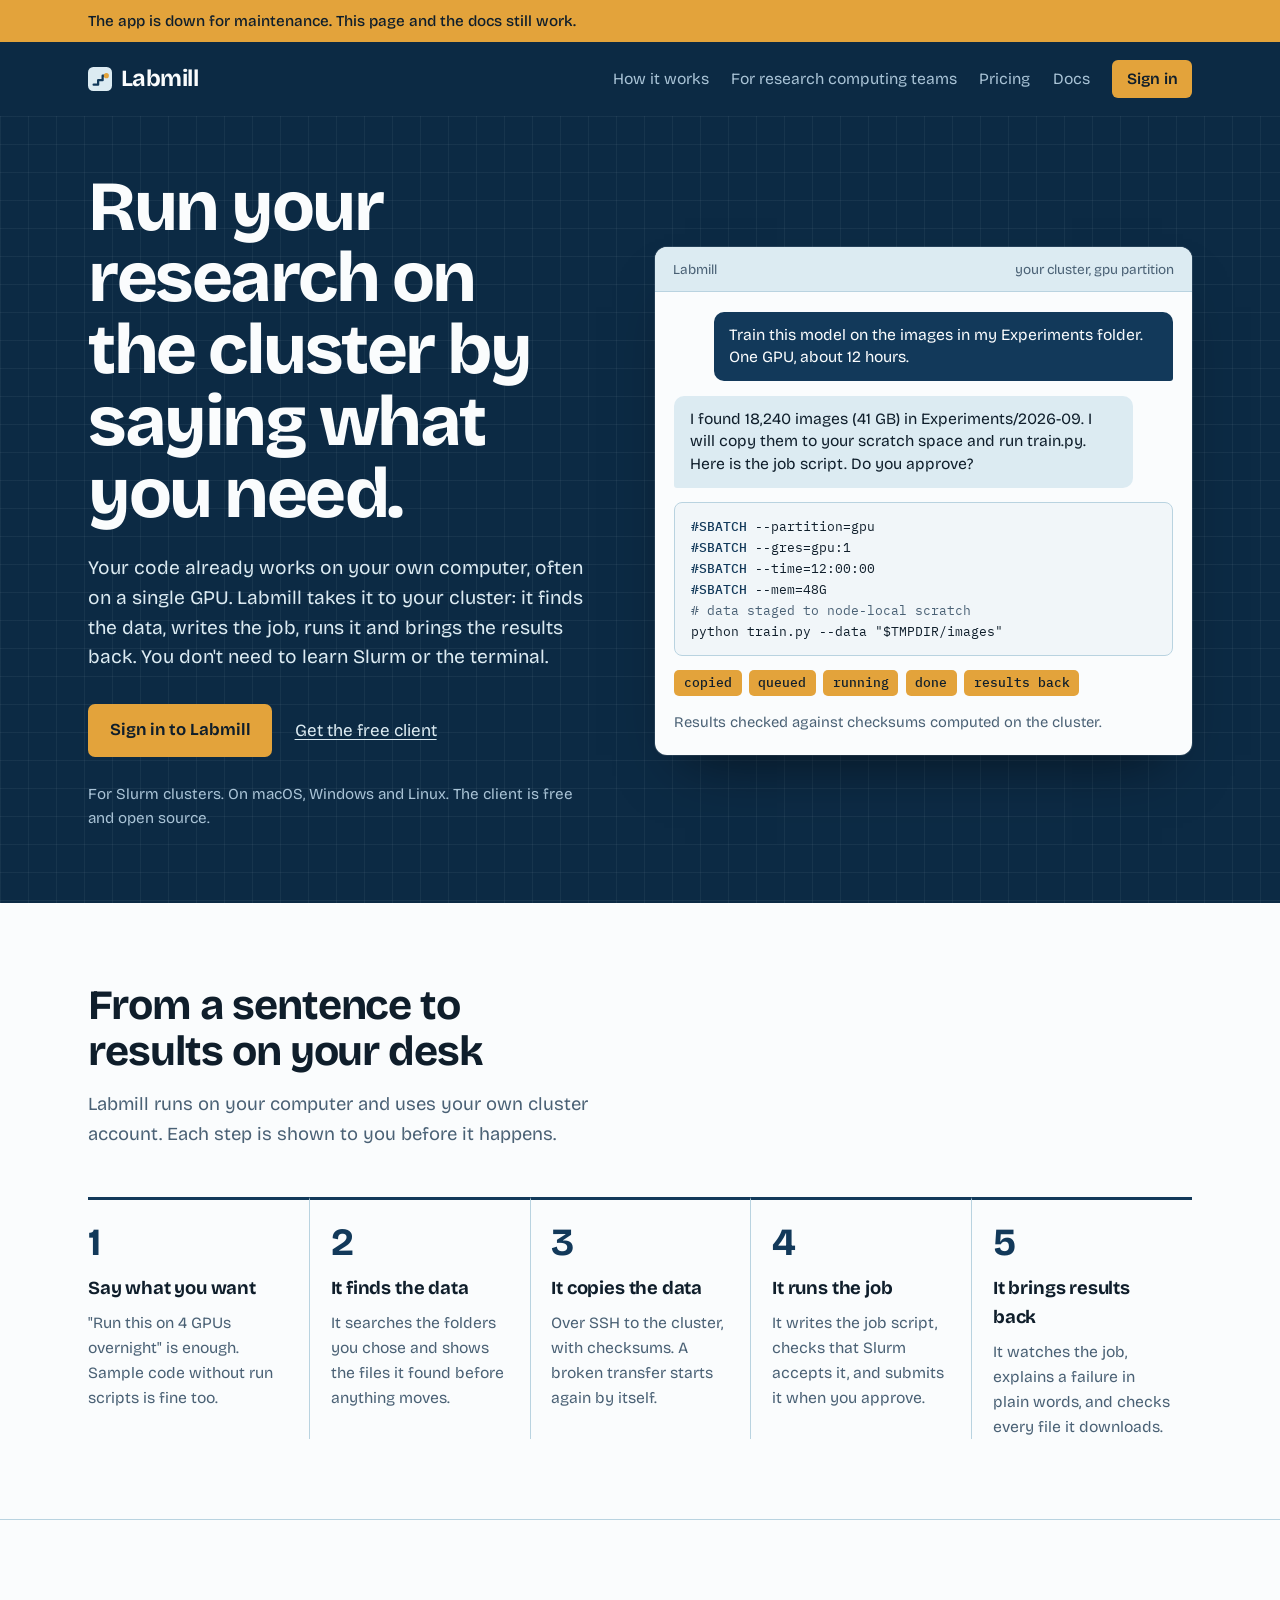
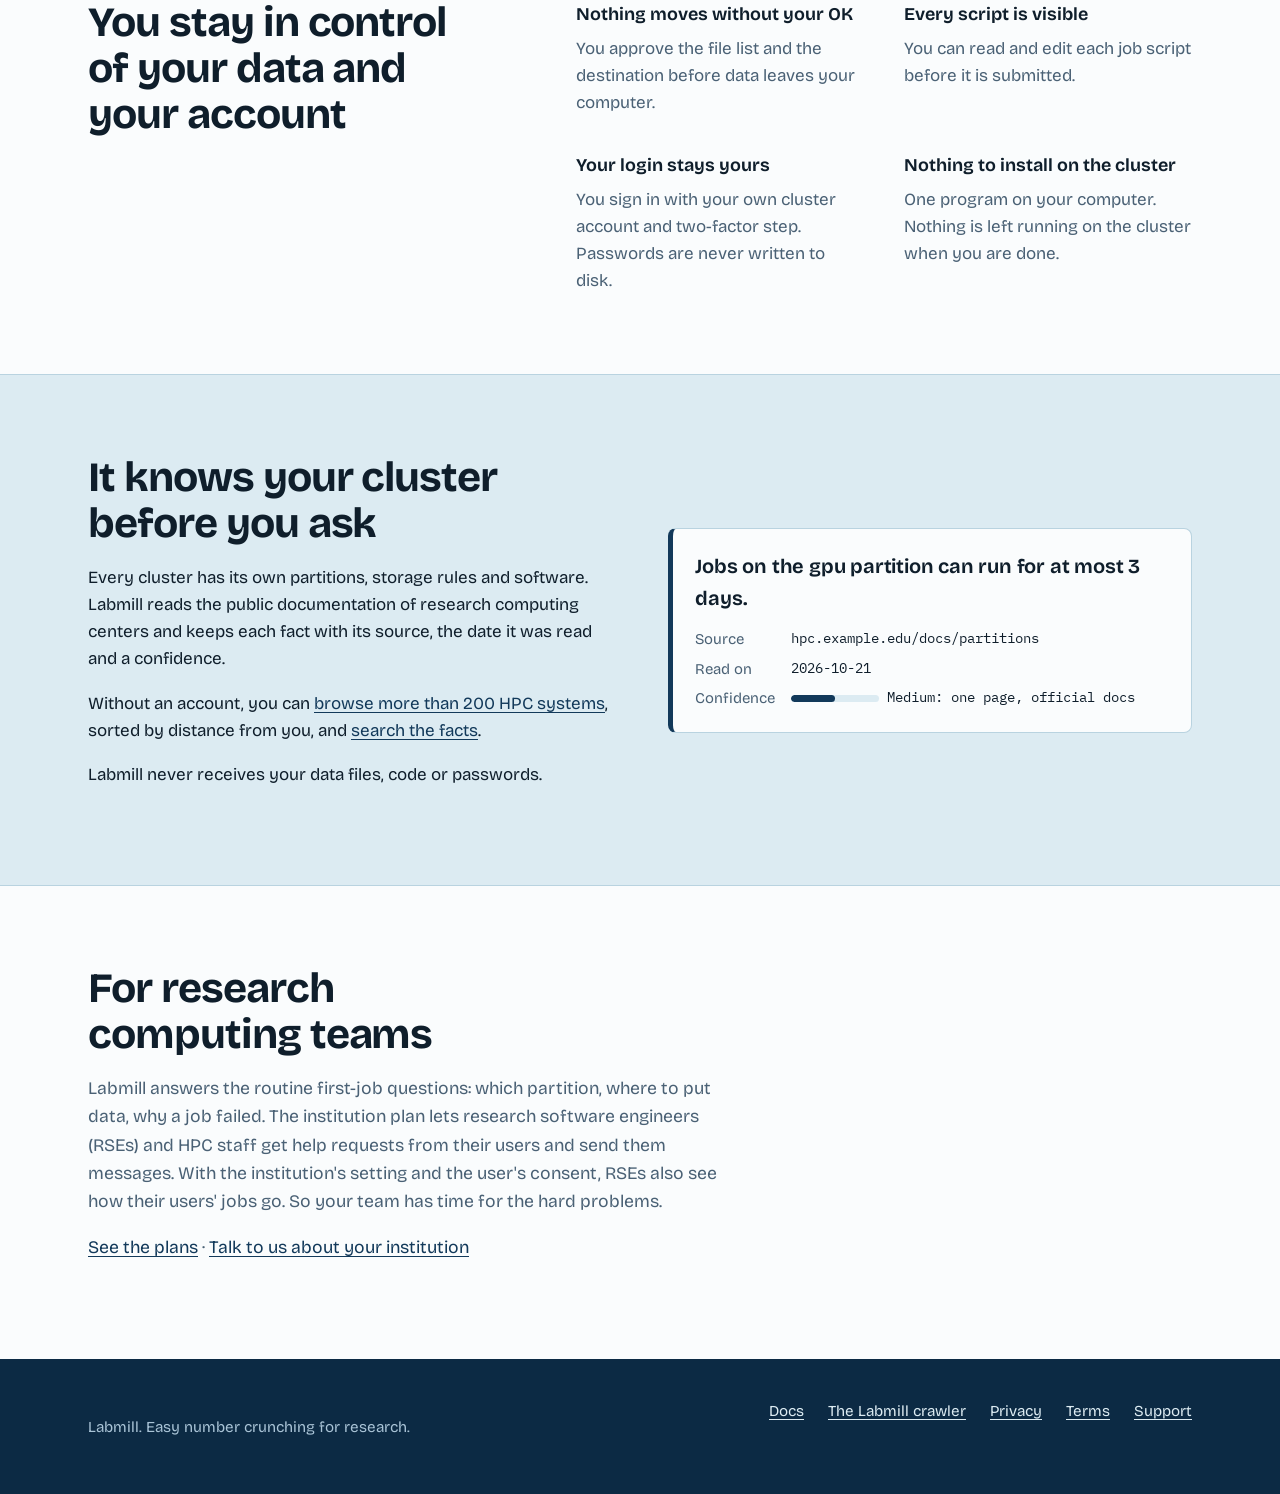
==== commit 7b681978: "Launch prep: true-today claims, app legal text, three price cards - Pricing: client free (MIT), Labm" ====
--- a/index.html
+++ b/index.html
@@ -13,7 +13,7 @@
 <body>
 <a class="skip" href="#main">Skip to content</a>
 
-<div class="status" id="status" role="status"><div class="wrap"><p>The app is down for maintenance. This page still works.</p></div></div>
+<div class="status" id="status" role="status"><div class="wrap"><p>The app is down for maintenance. This page and the docs still work.</p></div></div>
 
 <header class="top">
   <div class="wrap">
@@ -22,6 +22,7 @@
       <a href="#how">How it works</a>
       <a href="#teams">For research computing teams</a>
       <a href="/pricing/">Pricing</a>
+      <a href="https://docs.labmill.org/">Docs</a>
       <a class="signin" href="https://app.labmill.org/">Sign in</a>
     </nav>
   </div>
@@ -35,9 +36,9 @@
         <p class="lede">Your code already works on your own computer, often on a single GPU. Labmill takes it to your cluster: it finds the data, writes the job, runs it and brings the results back. You don't need to learn Slurm or the terminal.</p>
         <div class="actions">
           <a class="btn" href="https://app.labmill.org/">Sign in to Labmill</a>
-          <a class="quiet" href="#how">See how it works</a>
+          <a class="quiet" href="https://docs.labmill.org/user/install/">Get the free client</a>
         </div>
-        <p class="slurm">For Slurm clusters. On macOS, Windows and Linux.</p>
+        <p class="slurm">For Slurm clusters. On macOS, Windows and Linux. The client is free and open source.</p>
       </div>
 
       <figure class="run" aria-label="Example of a Labmill session">
@@ -90,7 +91,8 @@
     <div class="wrap">
       <div>
         <h2>It knows your cluster before you ask</h2>
-        <p>Every cluster has its own partitions, storage rules and software. Labmill reads the public documentation of research computing centers and keeps each fact with its source and date. Real jobs make a fact more or less trusted, and Labmill tells you when it relies on a fact it is not sure of.</p>
+        <p>Every cluster has its own partitions, storage rules and software. Labmill reads the public documentation of research computing centers and keeps each fact with its source, the date it was read and a confidence.</p>
+        <p>Without an account, you can <a href="https://app.labmill.org/systems">browse more than 200 HPC systems</a>, sorted by distance from you, and <a href="https://app.labmill.org/facts">search the facts</a>.</p>
         <p>Labmill never receives your data files, code or passwords.</p>
       </div>
       <div class="fact">
@@ -98,7 +100,7 @@
         <dl>
           <dt>Source</dt><dd>hpc.example.edu/docs/partitions</dd>
           <dt>Read on</dt><dd>2026-10-21</dd>
-          <dt>Trust</dt><dd><span class="meter" aria-hidden="true"></span>confirmed by 37 jobs</dd>
+          <dt>Confidence</dt><dd><span class="meter" aria-hidden="true"></span>Medium: one page, official docs</dd>
         </dl>
       </div>
     </div>
@@ -107,7 +109,7 @@
   <section class="teams" id="teams">
     <div class="wrap">
       <h2>For research computing teams</h2>
-      <p>Labmill answers the routine first-job questions: which partition, where to put data, why a job failed. The corporate tier is for institutions. It lets research software engineers and HPC staff see how their users' jobs go, correct the facts about their own clusters and contact users who are stuck, so your team has time for the hard problems.</p>
+      <p>Labmill answers the routine first-job questions: which partition, where to put data, why a job failed. The institution plan lets research software engineers (RSEs) and HPC staff get help requests from their users and send them messages. With the institution's setting and the user's consent, RSEs also see how their users' jobs go. So your team has time for the hard problems.</p>
       <p><a href="/pricing/">See the plans</a> &middot; <a href="mailto:help@labmill.org">Talk to us about your institution</a></p>
     </div>
   </section>
@@ -117,6 +119,7 @@
   <div class="wrap">
     <p>Labmill. Easy number crunching for research.</p>
     <ul>
+      <li><a href="https://docs.labmill.org/">Docs</a></li>
       <li><a href="/bot/">The Labmill crawler</a></li>
       <li><a href="/privacy/">Privacy</a></li>
       <li><a href="/terms/">Terms</a></li>
@@ -130,7 +133,7 @@
 (function () {
   var ctl = new AbortController();
   var t = setTimeout(function () { ctl.abort(); }, 4000);
-  fetch("https://app.labmill.org/api/auth/providers", { mode: "no-cors", cache: "no-store", signal: ctl.signal })
+  fetch("https://app.labmill.org/healthz", { mode: "no-cors", cache: "no-store", signal: ctl.signal })
     .catch(function () { document.getElementById("status").classList.add("down"); })
     .finally(function () { clearTimeout(t); });
 })();
--- a/assets/site.css
+++ b/assets/site.css
@@ -158,7 +158,7 @@
 .fact dt { color: var(--muted); }
 .fact dd { margin: 0; font-family: var(--mono); font-size: .85rem; overflow-wrap: anywhere; }
 .meter { display: inline-block; vertical-align: middle; width: 5.5rem; height: .45rem; background: var(--cyan); border-radius: 99px; margin-right: .5rem; position: relative; overflow: hidden; }
-.meter::after { content: ""; position: absolute; inset: 0 22% 0 0; background: var(--prussian); border-radius: 99px; }
+.meter::after { content: ""; position: absolute; inset: 0 50% 0 0; background: var(--prussian); border-radius: 99px; }
 
 .teams p { color: var(--muted); font-size: 1.1rem; max-width: 40rem; }
 
@@ -192,3 +192,18 @@
   section { padding: 3.5rem 0; }
   .hero { padding: 2.5rem 0 3.5rem; }
 }
+
+/* Pricing: plans side by side, one column on narrow screens */
+.plans { display: grid; grid-template-columns: repeat(3, minmax(0, 1fr)); gap: 1.2rem; margin: 2rem 0 1rem; }
+.plan { padding: 1.4rem 1.4rem .6rem; border: 1px solid var(--cyan-line); border-top: 5px solid var(--prussian); border-radius: 8px; background: var(--paper); }
+.plan + .plan { border-top-color: var(--amber); }
+.plan:first-child { border-top-color: var(--cyan-line); }
+.page .plan h2 { margin: 0 0 .5rem; font-size: 1.35rem; }
+.plan .price { margin: 0; font-size: 1.05rem; color: var(--muted); }
+.plan .price span { font-size: 2.3rem; font-weight: 750; letter-spacing: -.03em; color: var(--ink); }
+.plan .tax { margin: 0 0 1rem; font-size: .9rem; color: var(--muted); }
+.plan p:not(.price):not(.tax) { font-size: .98rem; }
+.faq { margin: 0; }
+.faq dt { font-weight: 650; margin-top: 1.2rem; }
+.faq dd { margin: .25rem 0 0; color: var(--muted); max-width: var(--measure); }
+@media (max-width: 860px) { .plans { grid-template-columns: minmax(0, 1fr); } }
